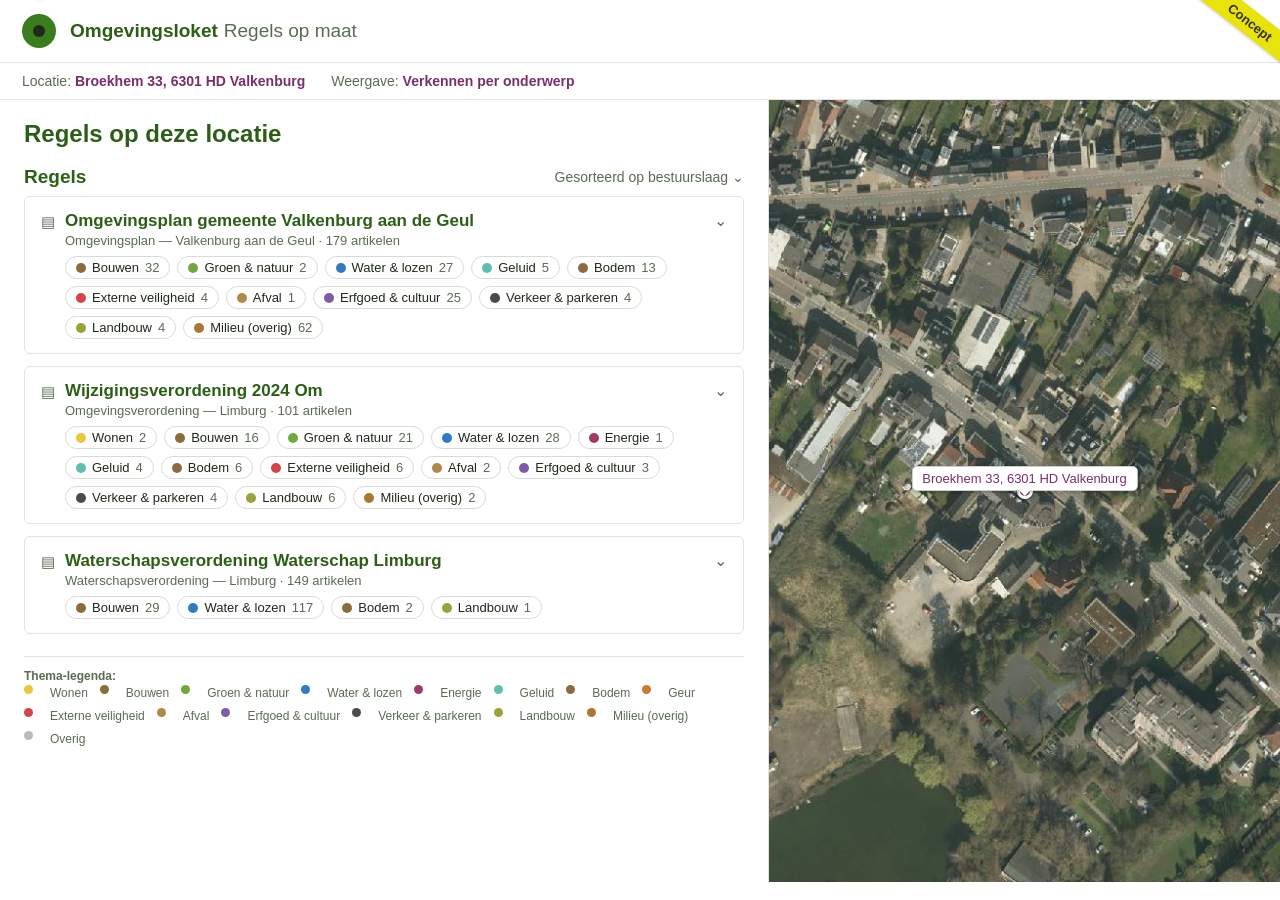
==== index.html @ 27296fbc "RoM-prototype" ====
<!doctype html>
<html lang="nl">
<head>
<meta charset="utf-8">
<meta name="viewport" content="width=device-width, initial-scale=1">
<title>Omgevingsloket — Regels op maat</title>
<style>
  :root{--groen:#3a7d1e;--groen-d:#2c5f16;--lijn:#e2e2e2;--tekst:#1f2a1a;--sub:#5b6b52}
  *{box-sizing:border-box}
  body{margin:0;font-family:"Segoe UI",Roboto,Helvetica,Arial,sans-serif;color:var(--tekst);background:#fff}
  header{display:flex;align-items:center;gap:14px;padding:14px 22px;border-bottom:1px solid var(--lijn);position:relative}
  .logo{width:34px;height:34px;border-radius:50%;background:var(--groen);display:flex;align-items:center;justify-content:center}
  .logo::after{content:"";width:12px;height:12px;border-radius:50%;background:#1f2a1a}
  .brand b{font-size:19px;color:var(--groen-d)} .brand span{font-size:19px;color:var(--sub);margin-left:6px}
  .ribbon{position:absolute;top:10px;right:-42px;transform:rotate(38deg);background:#e8e30a;color:#333;font-weight:700;padding:5px 46px;font-size:13px;box-shadow:0 1px 3px rgba(0,0,0,.2)}
  .loc{display:flex;gap:26px;align-items:center;padding:10px 22px;border-bottom:1px solid var(--lijn);font-size:14px;flex-wrap:wrap}
  .loc label{color:var(--sub)} .loc b{color:#7a2e6b}
  .wrap{display:grid;grid-template-columns:1fr 40%;min-height:calc(100vh - 118px)}
  @media(max-width:900px){.wrap{grid-template-columns:1fr}.side{display:none}}
  .panel{padding:20px 24px;overflow:auto}
  .side{border-left:1px solid var(--lijn);position:relative;overflow:hidden;
        background:#e9ebe6 url('./img/broekhem-luchtfoto.jpg') center/cover no-repeat}
  .pin{position:absolute;top:50%;left:50%;transform:translate(-50%,-100%);background:#fff;border:1px solid #ccc;
       border-radius:5px;padding:4px 10px;font-size:13px;color:#7a2e6b;box-shadow:0 1px 4px rgba(0,0,0,.3);white-space:nowrap}
  .pin::after{content:"";position:absolute;top:100%;left:50%;transform:translateX(-50%);
       border:6px solid transparent;border-top-color:#fff}
  .marker{position:absolute;top:50%;left:50%;width:16px;height:16px;transform:translate(-50%,-50%);
       background:#7a2e6b;border:3px solid #fff;border-radius:50%;box-shadow:0 1px 4px rgba(0,0,0,.4)}
  h1{font-size:24px;color:var(--groen-d);margin:0 0 4px}
  .sub-h{display:flex;justify-content:space-between;align-items:center;margin:18px 0 8px}
  .sub-h h2{font-size:19px;color:var(--groen-d);margin:0} .sort{color:var(--sub);font-size:14px}
  .card{border:1px solid var(--lijn);border-radius:6px;margin-bottom:12px;overflow:hidden}
  .card>.head{display:flex;align-items:flex-start;gap:10px;padding:14px 16px;cursor:pointer}
  .doc-ico{color:var(--sub);font-size:15px;margin-top:2px}
  .titel{font-size:17px;color:var(--groen-d);font-weight:600}
  .meta{font-size:13px;color:var(--sub);margin:2px 0 8px}
  .chev{margin-left:auto;color:var(--sub);transition:transform .15s}
  .card.open>.head .chev{transform:rotate(180deg)}
  .chips{display:flex;flex-wrap:wrap;gap:7px}
  .chip{display:inline-flex;align-items:center;gap:6px;border:1px solid #d9d9d9;border-radius:14px;padding:3px 10px;font-size:13px;background:#fff;cursor:pointer}
  .chip .dot{width:10px;height:10px;border-radius:50%} .chip .n{color:var(--sub)}
  .chip.actief{border-color:#333;box-shadow:0 0 0 1px #333 inset}
  .body{border-top:1px solid var(--lijn);padding:4px 16px 14px;display:none}
  .card.open>.body{display:block}
  .kop{font-weight:600;font-size:13px;font-style:italic;color:var(--sub);margin:14px 0 2px}
  .art{border-top:1px solid #f0f0f0}
  .art>.arow{display:flex;align-items:flex-start;gap:9px;padding:8px 0 8px 2px;cursor:pointer}
  .art .dot{width:9px;height:9px;border-radius:50%;margin-top:5px;flex:0 0 auto}
  .art .atitel{font-size:14px;flex:1}
  .art .info{color:var(--groen);cursor:pointer;font-size:15px;border:1px solid var(--groen);border-radius:50%;width:19px;height:19px;line-height:17px;text-align:center;flex:0 0 auto}
  .leden{display:none;padding:2px 0 8px 20px}
  .art.open .leden{display:block}
  .lid{display:flex;gap:8px;font-size:13.5px;line-height:1.5;margin:4px 0}
  .lid .nr{color:var(--sub);min-width:20px;font-weight:600}
  .achev{color:var(--sub);margin-top:2px;transition:transform .15s} .art.open .achev{transform:rotate(90deg)}
  .legenda{margin-top:22px;font-size:12px;color:var(--sub);border-top:1px solid var(--lijn);padding-top:12px}
  .legenda span{display:inline-flex;align-items:center;gap:5px;margin:0 12px 6px 0}
  .legenda .dot{width:9px;height:9px;border-radius:50%}
  /* ⓘ drawer */
  .drawer{position:absolute;inset:0;background:#fff;padding:20px 22px;overflow:auto;display:none}
  .drawer.open{display:block}
  .drawer .x{position:absolute;top:16px;right:18px;cursor:pointer;color:var(--sub);font-size:20px}
  .drawer h3{color:var(--groen-d);margin:0 0 2px} .drawer .art-sub{color:var(--sub);font-size:13px;margin-bottom:14px}
  .tabs{display:flex;gap:18px;border-bottom:1px solid var(--lijn);margin-bottom:14px}
  .tabs a{padding:6px 0;color:var(--sub);cursor:pointer;border-bottom:2px solid transparent}
  .tabs a.actief{color:var(--groen-d);border-color:var(--groen)}
  .kv{margin:10px 0} .kv .lbl{font-weight:600;font-size:13px;margin-bottom:4px}
  .tag{display:inline-flex;align-items:center;gap:6px;background:#f2f4ef;border-radius:4px;padding:3px 9px;font-size:13px;margin:0 6px 6px 0}
  .tag .sq{width:11px;height:11px;border-radius:2px}
  .leeg{color:#9a9a9a;font-style:italic;font-size:13px}
  .err{padding:40px;color:#b00}
</style>
</head>
<body>
<header><div class="logo"></div><div class="brand"><b>Omgevingsloket</b><span>Regels op maat</span></div><div class="ribbon">Concept</div></header>
<div class="loc"><div><label>Locatie:</label> <b id="loc-adres">…</b></div><div><label>Weergave:</label> <b>Verkennen per onderwerp</b></div></div>
<div class="wrap">
  <div class="panel">
    <h1>Regels op deze locatie</h1>
    <div class="sub-h"><h2>Regels</h2><div class="sort">Gesorteerd op bestuurslaag ⌄</div></div>
    <div id="docs"></div>
    <div class="legenda" id="legenda"></div>
  </div>
  <div class="side">
    <div class="marker"></div>
    <div class="pin" id="map-pin">…</div>
    <div class="drawer" id="drawer"></div>
  </div>
</div>
<script src="./data/broekhem33.js"></script>
<script>
const KLEUR={},NAAM={};
const FUNCTIE_KLEUR={'functie':'#EAC63B','ruimtelijk gebruik':'#C9A227','natuur':'#6FA83C','water en watersysteem':'#2E7BC4','landschap':'#8Fae5b','erfgoed':'#7D5BA6','verkeer':'#4A4A4A','geluid':'#5CBFB0','bodem':'#8C6B3F','beperkingengebied':'#D64545','energievoorziening':'#A03A6B','defensie':'#777'};

function chip(t){
  const el=document.createElement('span');el.className='chip';
  el.innerHTML=`<span class="dot" style="background:${KLEUR[t.id]||'#bbb'}"></span>${NAAM[t.id]||t.id}<span class="n">${t.aantal}</span>`;
  el.onclick=e=>{e.stopPropagation();const card=el.closest('.card');const was=el.classList.contains('actief');
    card.querySelectorAll('.chip').forEach(c=>c.classList.remove('actief'));
    if(!was){el.classList.add('actief');filter(card,t.id);}else filter(card,null);
    if(!card.classList.contains('open'))card.querySelector('.head').click();};
  return el;
}
function filter(card,th){
  card.querySelectorAll('.art').forEach(a=>a.style.display=(!th||a.dataset.thema===th)?'':'none');
  card.querySelectorAll('.kop').forEach(k=>{let vis=false,n=k.nextElementSibling;
    while(n&&n.classList.contains('art')){if(n.style.display!=='none')vis=true;n=n.nextElementSibling;}
    k.style.display=vis?'':'none';});
}
function openDrawer(art){
  const dr=document.getElementById('drawer');const k=art.kenmerken;
  const funcByType={};(k.functies||[]).forEach(f=>{(funcByType[f.type]=funcByType[f.type]||[]).push(f.naam);});
  const funcHtml=Object.keys(funcByType).length?Object.entries(funcByType).map(([t,ns])=>
     `<div class="kv"><div class="lbl">${t.charAt(0).toUpperCase()+t.slice(1)}</div>${ns.map(n=>`<span class="tag"><span class="sq" style="background:${FUNCTIE_KLEUR[t]||'#bbb'}"></span>${n}</span>`).join('')}</div>`).join('')
     :'<div class="leeg">Geen gebiedsaanwijzingen geannoteerd in dit plan.</div>';
  const normHtml=(k.normen&&k.normen.length)?k.normen.map(n=>`<span class="tag">${n.naam}${n.waarde?': '+n.waarde:''}${n.eenheid?' '+n.eenheid:''}</span>`).join('')
     :'<div class="leeg">Geen omgevingsnormen geannoteerd in dit plan.</div>';
  dr.innerHTML=`<span class="x" onclick="document.getElementById('drawer').classList.remove('open')">✕</span>
    <h3>Kenmerken en informatie</h3>
    <div class="art-sub">Artikel ${art.nummer||''} ${art.opschrift||''}</div>
    <div class="tabs"><a class="actief">Kenmerken</a><a title="phase 2">Toelichting</a><a title="phase 2">Beperkingen</a></div>
    <div class="kv"><div class="lbl">Type regel</div>${k.type_regel||'<span class="leeg">onbekend</span>'}</div>
    <div class="kv"><div class="lbl">Gebiedsaanwijzingen</div>${funcHtml}</div>
    <div class="kv"><div class="lbl">Omgevingsnormen</div>${normHtml}</div>`;
  dr.classList.add('open');
}
function renderDoc(doc){
  const card=document.createElement('div');card.className='card';
  const head=document.createElement('div');head.className='head';
  const chips=document.createElement('div');chips.className='chips';
  doc.themas.forEach(t=>chips.appendChild(chip(t)));
  head.innerHTML=`<span class="doc-ico">▤</span><div style="flex:1">
     <div class="titel">${doc.titel||''}</div>
     <div class="meta">${doc.documenttype||''}${doc.bevoegd_gezag?' — '+doc.bevoegd_gezag:''} · ${doc.aantal_artikelen} artikelen</div>
    </div><span class="chev">⌄</span>`;
  head.querySelector('div').appendChild(chips);
  head.onclick=()=>card.classList.toggle('open');
  card.appendChild(head);
  const body=document.createElement('div');body.className='body';
  (doc.hoofdstukken||[]).forEach(h=>{
    const k=document.createElement('div');k.className='kop';k.textContent=h.titel;body.appendChild(k);
    h.artikelen.forEach(a=>{
      const art=document.createElement('div');art.className='art';art.dataset.thema=a.thema;
      const leden=a.leden.map(l=>`<div class="lid"><span class="nr">${l.nummer||''}</span><span>${(l.tekst||'').trim()}</span></div>`).join('');
      art.innerHTML=`<div class="arow"><span class="achev">›</span><span class="dot" style="background:${KLEUR[a.thema]||'#bbb'}"></span>
        <span class="atitel">Artikel ${a.nummer||''}${a.opschrift?' '+a.opschrift:''}</span>
        <span class="info" title="Kenmerken en informatie">ⓘ</span></div>
        <div class="leden">${leden}</div>`;
      art.querySelector('.arow').onclick=e=>{if(e.target.classList.contains('info'))return;art.classList.toggle('open');};
      art.querySelector('.info').onclick=e=>{e.stopPropagation();openDrawer(a);};
      body.appendChild(art);
    });
  });
  card.appendChild(body);
  return card;
}
(function(d){
  if(!d){document.body.insertAdjacentHTML('beforeend','<div class="err">Data niet geladen (data/broekhem33.js ontbreekt).</div>');return;}
  d.themas.forEach(t=>{KLEUR[t.id]=t.kleur;NAAM[t.id]=t.naam;});
  document.getElementById('loc-adres').textContent=d.locatie.adres;
  document.getElementById('map-pin').textContent=d.locatie.adres;
  const host=document.getElementById('docs');d.documenten.forEach(doc=>host.appendChild(renderDoc(doc)));
  document.getElementById('legenda').innerHTML='<b>Thema-legenda:</b><br>'+d.themas.map(t=>`<span><span class="dot" style="background:${t.kleur}"></span>${t.naam}</span>`).join('');
  // demo-hook: ?open=1 klapt de geannoteerde verordening + eerste geannoteerde artikel + ⓘ-paneel open (voor screenshots)
  if(new URLSearchParams(location.search).get('open')){
    const ci=d.documenten.findIndex(x=>x.hoofdstukken.some(h=>h.artikelen.some(a=>a.kenmerken.functies.length||a.kenmerken.normen.length)));
    const card=document.querySelectorAll('.card')[ci<0?0:ci];
    card.querySelector('.head').click();
    const arts=[...card.querySelectorAll('.art')];
    const flat=d.documenten[ci<0?0:ci].hoofdstukken.flatMap(h=>h.artikelen);
    const ai=flat.findIndex(a=>a.kenmerken.functies.length||a.kenmerken.normen.length);
    const target=arts[ai<0?0:ai];
    if(target){target.querySelector('.arow').click();target.querySelector('.info').click();}
  }
})(window.ROM_DATA);
</script>
</body>
</html>
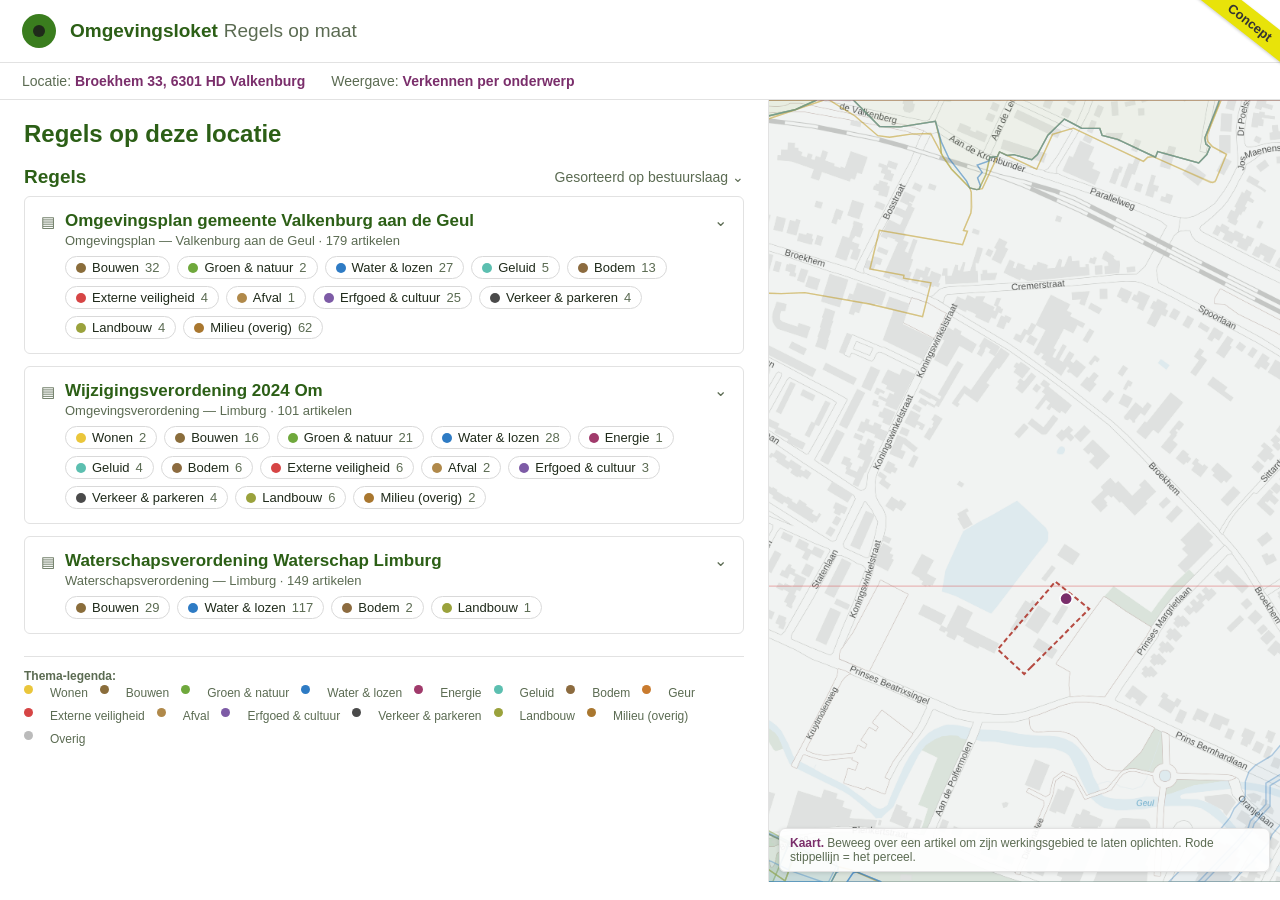
==== commit 5f126c3d: "Grijze onderkaart + oplichtende werkingsgebied-contouren (SVG-overlay) - Luchtfoto vervangen door gr" ====
--- a/index.html
+++ b/index.html
@@ -18,14 +18,23 @@
   .wrap{display:grid;grid-template-columns:1fr 40%;min-height:calc(100vh - 118px)}
   @media(max-width:900px){.wrap{grid-template-columns:1fr}.side{display:none}}
   .panel{padding:20px 24px;overflow:auto}
-  .side{border-left:1px solid var(--lijn);position:relative;overflow:hidden;
-        background:#e9ebe6 url('./img/broekhem-luchtfoto.jpg') center/cover no-repeat}
-  .pin{position:absolute;top:50%;left:50%;transform:translate(-50%,-100%);background:#fff;border:1px solid #ccc;
-       border-radius:5px;padding:4px 10px;font-size:13px;color:#7a2e6b;box-shadow:0 1px 4px rgba(0,0,0,.3);white-space:nowrap}
-  .pin::after{content:"";position:absolute;top:100%;left:50%;transform:translateX(-50%);
-       border:6px solid transparent;border-top-color:#fff}
-  .marker{position:absolute;top:50%;left:50%;width:16px;height:16px;transform:translate(-50%,-50%);
-       background:#7a2e6b;border:3px solid #fff;border-radius:50%;box-shadow:0 1px 4px rgba(0,0,0,.4)}
+  .side{border-left:1px solid var(--lijn);position:relative;overflow:hidden;background:#eef0ec}
+  .mapsvg{position:absolute;inset:0;width:100%;height:100%;display:block}
+  /* contouren: standaard flauw zichtbaar, lichten op bij .hot */
+  .geo{fill:#7a2e6b;fill-opacity:.05;stroke:#7a2e6b;stroke-opacity:.35;stroke-width:1.4;
+       vector-effect:non-scaling-stroke;transition:fill-opacity .12s,stroke-opacity .12s;cursor:pointer}
+  .geo.hot{fill-opacity:.28;stroke-opacity:1;stroke-width:2.4}
+  /* provinciebrede zones die het hele beeld vullen: alleen rand, geen waas */
+  .geo.dekt{fill:none!important}
+  .geo.dekt.hot{stroke-width:3}
+  .geo.perceel{fill:none;stroke:#b0392f;stroke-opacity:.9;stroke-width:2;stroke-dasharray:5 3}
+  .geo.perceel.hot{stroke-width:3;stroke-dasharray:none}
+  .mk{fill:#7a2e6b;stroke:#fff;stroke-width:2}
+  .maplabel{position:absolute;left:10px;bottom:10px;right:10px;background:rgba(255,255,255,.92);
+       border:1px solid var(--lijn);border-radius:6px;padding:7px 10px;font-size:12px;color:var(--sub);
+       box-shadow:0 1px 4px rgba(0,0,0,.12)}
+  .maplabel b{color:#7a2e6b}
+  .geo-ind{color:#7a2e6b;font-size:12px;margin-left:2px;flex:0 0 auto;opacity:.75}
   h1{font-size:24px;color:var(--groen-d);margin:0 0 4px}
   .sub-h{display:flex;justify-content:space-between;align-items:center;margin:18px 0 8px}
   .sub-h h2{font-size:19px;color:var(--groen-d);margin:0} .sort{color:var(--sub);font-size:14px}
@@ -44,6 +53,7 @@
   .card.open>.body{display:block}
   .kop{font-weight:600;font-size:13px;font-style:italic;color:var(--sub);margin:14px 0 2px}
   .art{border-top:1px solid #f0f0f0}
+  .art.geohot{background:#faf6fb}
   .art>.arow{display:flex;align-items:flex-start;gap:9px;padding:8px 0 8px 2px;cursor:pointer}
   .art .dot{width:9px;height:9px;border-radius:50%;margin-top:5px;flex:0 0 auto}
   .art .atitel{font-size:14px;flex:1}
@@ -82,8 +92,12 @@
     <div class="legenda" id="legenda"></div>
   </div>
   <div class="side">
-    <div class="marker"></div>
-    <div class="pin" id="map-pin">…</div>
+    <svg class="mapsvg" id="mapsvg" preserveAspectRatio="xMidYMid slice">
+      <image id="map-img" x="0" y="0"/>
+      <g id="geo-layer"></g>
+      <g id="marker"></g>
+    </svg>
+    <div class="maplabel" id="maplabel"></div>
     <div class="drawer" id="drawer"></div>
   </div>
 </div>
@@ -91,6 +105,45 @@
 <script>
 const KLEUR={},NAAM={};
 const FUNCTIE_KLEUR={'functie':'#EAC63B','ruimtelijk gebruik':'#C9A227','natuur':'#6FA83C','water en watersysteem':'#2E7BC4','landschap':'#8Fae5b','erfgoed':'#7D5BA6','verkeer':'#4A4A4A','geluid':'#5CBFB0','bodem':'#8C6B3F','beperkingengebied':'#D64545','energievoorziening':'#A03A6B','defensie':'#777'};
+const SVGNS="http://www.w3.org/2000/svg";
+const FEAT={};
+const featColor=f=>f.laag==='perceel'?'#b0392f':(FUNCTIE_KLEUR[f.type]||'#7a2e6b');
+function setLabelHint(){const ml=document.getElementById('maplabel');if(ml)ml.innerHTML='<b>Kaart.</b> Beweeg over een artikel om zijn werkingsgebied te laten oplichten. Rode stippellijn = het perceel.';}
+function clearHi(){document.querySelectorAll('#geo-layer .hot').forEach(p=>p.classList.remove('hot'));document.querySelectorAll('.art.geohot').forEach(a=>a.classList.remove('geohot'));setLabelHint();}
+function highlight(fids){
+  document.querySelectorAll('#geo-layer .hot').forEach(p=>p.classList.remove('hot'));
+  const names=[];(fids||[]).forEach(id=>{const p=document.querySelector(`#geo-layer [data-id="${id}"]`);
+    if(p){p.classList.add('hot');p.parentNode.appendChild(p);const f=FEAT[id];if(f)names.push(f.naam);}});
+  const ml=document.getElementById('maplabel');
+  if(ml)ml.innerHTML=names.length?('<b>Werkingsgebied'+(names.length>1?'en':'')+':</b> '+names.join(' · ')):
+    '<span class="leeg">Voor dit artikel is geen apart werkingsgebied in beeld.</span>';
+}
+function initGeo(geo){
+  const svg=document.getElementById('mapsvg');if(!svg)return;
+  if(!geo||!geo.features){svg.style.display='none';return;}
+  svg.setAttribute('viewBox',`0 0 ${geo.size[0]} ${geo.size[1]}`);
+  const img=document.getElementById('map-img');
+  img.setAttribute('href',geo.afbeelding);img.setAttributeNS('http://www.w3.org/1999/xlink','href',geo.afbeelding);
+  img.setAttribute('width',geo.size[0]);img.setAttribute('height',geo.size[1]);
+  const layer=document.getElementById('geo-layer');
+  geo.features.forEach(f=>{FEAT[f.id]=f;
+    const p=document.createElementNS(SVGNS,'path');
+    p.setAttribute('d',f.d);p.dataset.id=f.id;
+    p.setAttribute('class','geo'+(f.laag==='perceel'?' perceel':'')+(f.dekt_beeld?' dekt':''));
+    if(f.laag!=='perceel'){p.style.fill=featColor(f);p.style.stroke=featColor(f);}
+    p.addEventListener('mouseenter',()=>{p.classList.add('hot');p.parentNode.appendChild(p);
+      const ml=document.getElementById('maplabel');
+      if(ml)ml.innerHTML=(f.laag==='perceel'?'<b>Perceel:</b> ':'<b>'+(f.type||'')+':</b> ')+f.naam;
+      document.querySelectorAll('.art').forEach(a=>{if((a.dataset.geo||'').split(' ').includes(f.id))a.classList.add('geohot');});});
+    p.addEventListener('mouseleave',clearHi);
+    layer.appendChild(p);
+  });
+  const m=document.getElementById('marker');
+  const c=document.createElementNS(SVGNS,'circle');
+  c.setAttribute('cx',geo.punt[0]);c.setAttribute('cy',geo.punt[1]);c.setAttribute('r',8);c.setAttribute('class','mk');
+  m.appendChild(c);
+  setLabelHint();
+}
 
 function chip(t){
   const el=document.createElement('span');el.className='chip';
@@ -141,13 +194,21 @@
     const k=document.createElement('div');k.className='kop';k.textContent=h.titel;body.appendChild(k);
     h.artikelen.forEach(a=>{
       const art=document.createElement('div');art.className='art';art.dataset.thema=a.thema;
+      const hasGeo=a.geo_ids&&a.geo_ids.length;
+      const k=a.kenmerken||{};
+      const hasKenmerken=(k.functies&&k.functies.length)||(k.normen&&k.normen.length);
+      if(hasGeo)art.dataset.geo=a.geo_ids.join(' ');
       const leden=a.leden.map(l=>`<div class="lid"><span class="nr">${l.nummer||''}</span><span>${(l.tekst||'').trim()}</span></div>`).join('');
       art.innerHTML=`<div class="arow"><span class="achev">›</span><span class="dot" style="background:${KLEUR[a.thema]||'#bbb'}"></span>
         <span class="atitel">Artikel ${a.nummer||''}${a.opschrift?' '+a.opschrift:''}</span>
-        <span class="info" title="Kenmerken en informatie">ⓘ</span></div>
+        ${hasGeo?'<span class="geo-ind" title="Werkingsgebied op de kaart">◈</span>':''}
+        ${hasKenmerken?'<span class="info" title="Kenmerken en informatie">ⓘ</span>':''}</div>
         <div class="leden">${leden}</div>`;
-      art.querySelector('.arow').onclick=e=>{if(e.target.classList.contains('info'))return;art.classList.toggle('open');};
-      art.querySelector('.info').onclick=e=>{e.stopPropagation();openDrawer(a);};
+      const arow=art.querySelector('.arow');
+      arow.onclick=e=>{if(e.target.classList.contains('info'))return;art.classList.toggle('open');};
+      if(hasGeo){arow.addEventListener('mouseenter',()=>highlight(a.geo_ids));arow.addEventListener('mouseleave',clearHi);}
+      const info=art.querySelector('.info');
+      if(info)info.onclick=e=>{e.stopPropagation();openDrawer(a);};
       body.appendChild(art);
     });
   });
@@ -158,8 +219,8 @@
   if(!d){document.body.insertAdjacentHTML('beforeend','<div class="err">Data niet geladen (data/broekhem33.js ontbreekt).</div>');return;}
   d.themas.forEach(t=>{KLEUR[t.id]=t.kleur;NAAM[t.id]=t.naam;});
   document.getElementById('loc-adres').textContent=d.locatie.adres;
-  document.getElementById('map-pin').textContent=d.locatie.adres;
   const host=document.getElementById('docs');d.documenten.forEach(doc=>host.appendChild(renderDoc(doc)));
+  initGeo(d.geo);
   document.getElementById('legenda').innerHTML='<b>Thema-legenda:</b><br>'+d.themas.map(t=>`<span><span class="dot" style="background:${t.kleur}"></span>${t.naam}</span>`).join('');
   // demo-hook: ?open=1 klapt de geannoteerde verordening + eerste geannoteerde artikel + ⓘ-paneel open (voor screenshots)
   if(new URLSearchParams(location.search).get('open')){
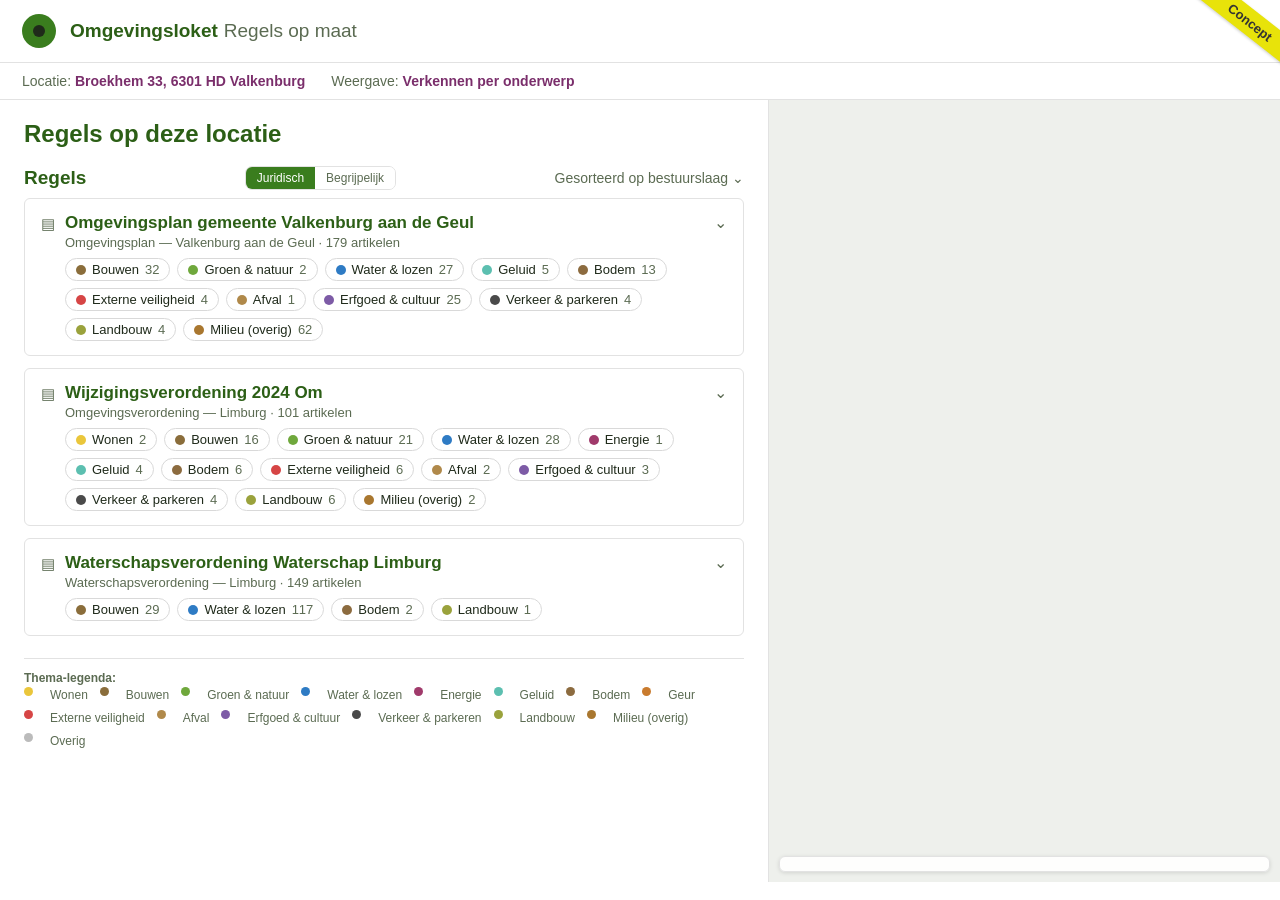
==== commit 2bb960e3: "Fase 2+3: begrijpelijke variant + Juridisch/Begrijpelijk-toggle Fase 2 (build_data.py): chunks-query" ====
--- a/index.html
+++ b/index.html
@@ -62,6 +62,16 @@
   .art.open .leden{display:block}
   .lid{display:flex;gap:8px;font-size:13.5px;line-height:1.5;margin:4px 0}
   .lid .nr{color:var(--sub);min-width:20px;font-weight:600}
+  .lid .lid-tekst{flex:1}
+  .lid .beg{display:none}
+  body.mode-beg .lid .jur{display:none}
+  body.mode-beg .lid .beg{display:block}
+  .beg-badge{display:inline-block;margin-left:6px;font-size:10.5px;color:var(--sub);border:1px solid var(--lijn);border-radius:9px;padding:0 6px;vertical-align:1px;white-space:nowrap}
+  .beg-fallback{color:var(--sub);font-style:italic}
+  /* Juridisch / Begrijpelijk-schakelaar */
+  .viewtoggle{display:inline-flex;border:1px solid var(--lijn);border-radius:7px;overflow:hidden}
+  .viewtoggle button{border:0;background:#fff;color:var(--sub);font-size:12px;padding:4px 11px;cursor:pointer}
+  .viewtoggle button.active{background:var(--groen);color:#fff}
   .achev{color:var(--sub);margin-top:2px;transition:transform .15s} .art.open .achev{transform:rotate(90deg)}
   .legenda{margin-top:22px;font-size:12px;color:var(--sub);border-top:1px solid var(--lijn);padding-top:12px}
   .legenda span{display:inline-flex;align-items:center;gap:5px;margin:0 12px 6px 0}
@@ -87,7 +97,11 @@
 <div class="wrap">
   <div class="panel">
     <h1>Regels op deze locatie</h1>
-    <div class="sub-h"><h2>Regels</h2><div class="sort">Gesorteerd op bestuurslaag ⌄</div></div>
+    <div class="sub-h"><h2>Regels</h2>
+      <div class="viewtoggle" id="viewtoggle" title="Wissel tussen de juridische tekst en een begrijpelijke uitleg">
+        <button class="active" data-mode="jur">Juridisch</button><button data-mode="beg">Begrijpelijk</button>
+      </div>
+      <div class="sort">Gesorteerd op bestuurslaag ⌄</div></div>
     <div id="docs"></div>
     <div class="legenda" id="legenda"></div>
   </div>
@@ -198,7 +212,12 @@
       const k=a.kenmerken||{};
       const hasKenmerken=(k.functies&&k.functies.length)||(k.normen&&k.normen.length);
       if(hasGeo)art.dataset.geo=a.geo_ids.join(' ');
-      const leden=a.leden.map(l=>`<div class="lid"><span class="nr">${l.nummer||''}</span><span>${(l.tekst||'').trim()}</span></div>`).join('');
+      const leden=a.leden.map(l=>{
+        const jur=(l.tekst||'').trim(), beg=(l.begrijpelijk||'').trim();
+        const begCell=beg?`<span class="beg">${beg}<span class="beg-badge">geen juridische status</span></span>`
+                         :`<span class="beg beg-fallback">${jur}</span>`;
+        return `<div class="lid"><span class="nr">${l.nummer||''}</span><span class="lid-tekst"><span class="jur">${jur}</span>${begCell}</span></div>`;
+      }).join('');
       art.innerHTML=`<div class="arow"><span class="achev">›</span><span class="dot" style="background:${KLEUR[a.thema]||'#bbb'}"></span>
         <span class="atitel">Artikel ${a.nummer||''}${a.opschrift?' '+a.opschrift:''}</span>
         ${hasGeo?'<span class="geo-ind" title="Werkingsgebied op de kaart">◈</span>':''}
@@ -220,6 +239,10 @@
   d.themas.forEach(t=>{KLEUR[t.id]=t.kleur;NAAM[t.id]=t.naam;});
   document.getElementById('loc-adres').textContent=d.locatie.adres;
   const host=document.getElementById('docs');d.documenten.forEach(doc=>host.appendChild(renderDoc(doc)));
+  document.querySelectorAll('#viewtoggle button').forEach(b=>b.onclick=()=>{
+    document.querySelectorAll('#viewtoggle button').forEach(x=>x.classList.toggle('active',x===b));
+    document.body.classList.toggle('mode-beg',b.dataset.mode==='beg');
+  });
   initGeo(d.geo);
   document.getElementById('legenda').innerHTML='<b>Thema-legenda:</b><br>'+d.themas.map(t=>`<span><span class="dot" style="background:${t.kleur}"></span>${t.naam}</span>`).join('');
   // demo-hook: ?open=1 klapt de geannoteerde verordening + eerste geannoteerde artikel + ⓘ-paneel open (voor screenshots)
